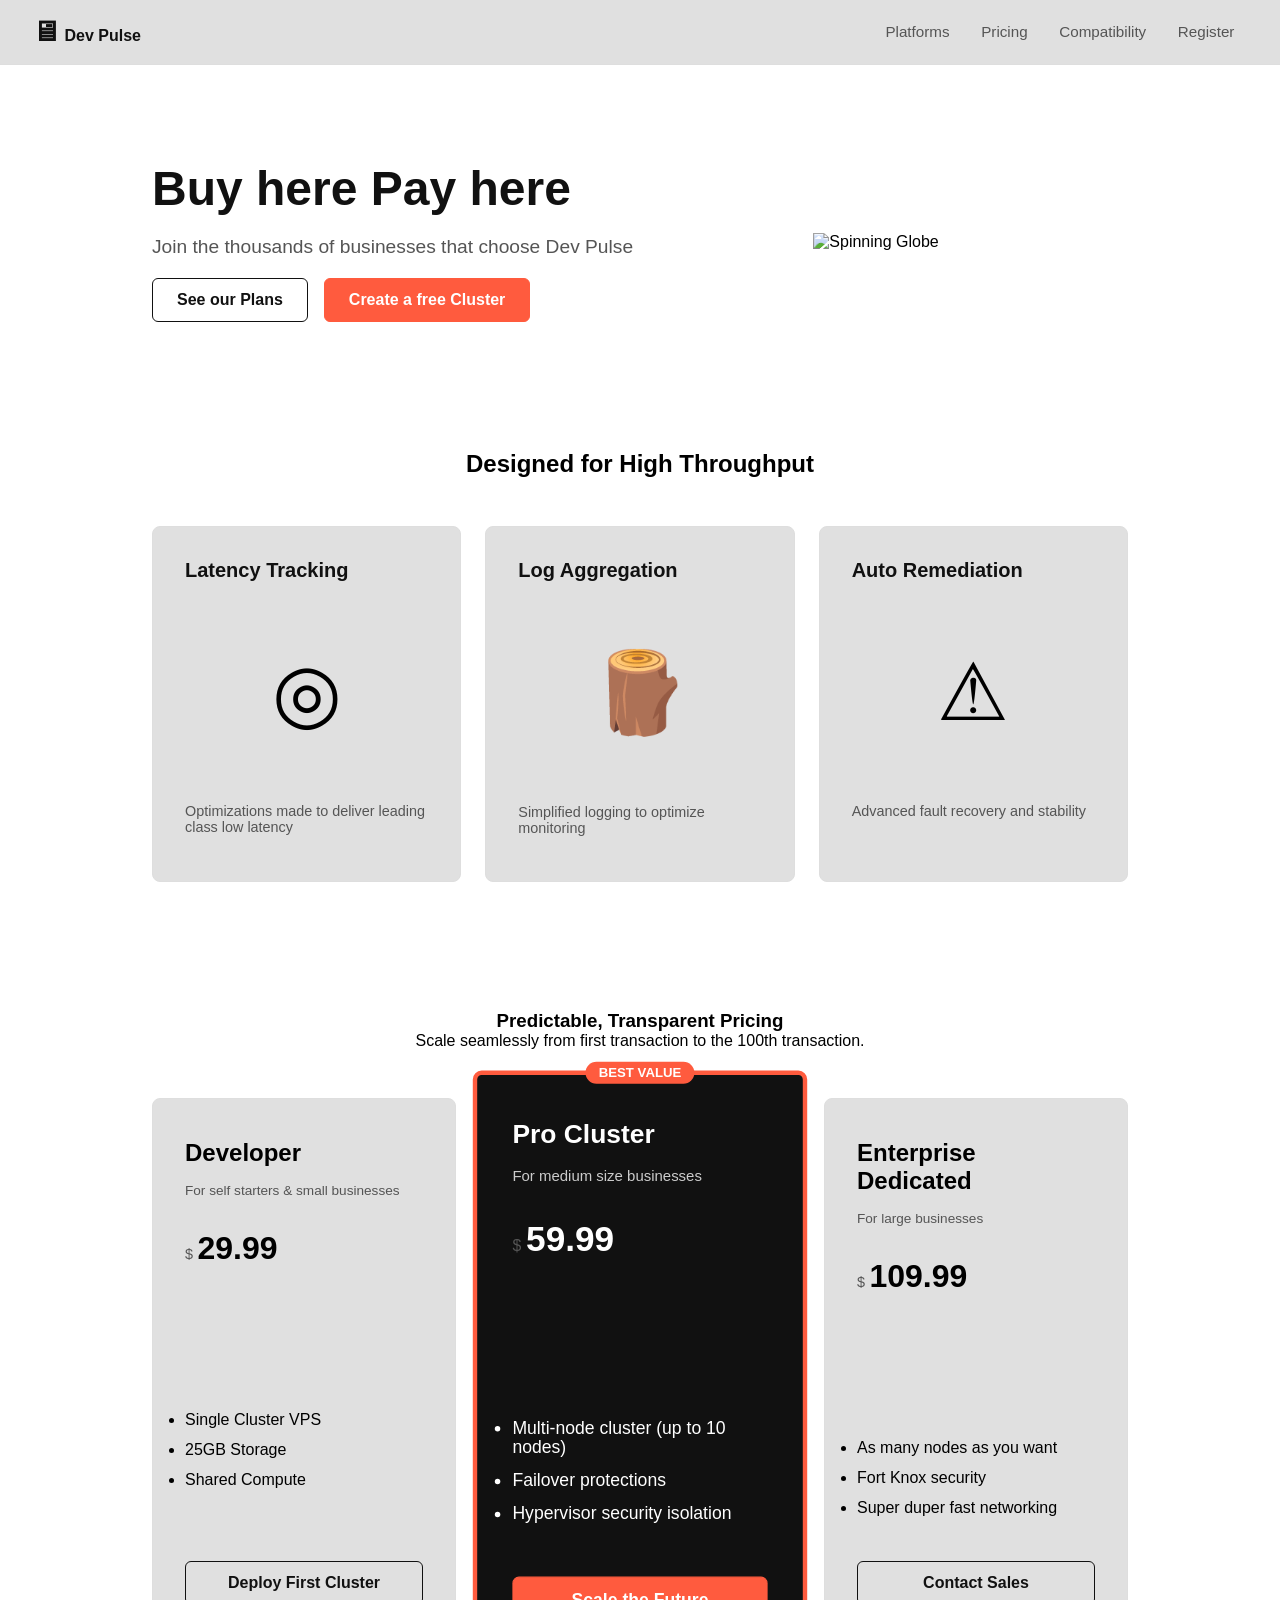
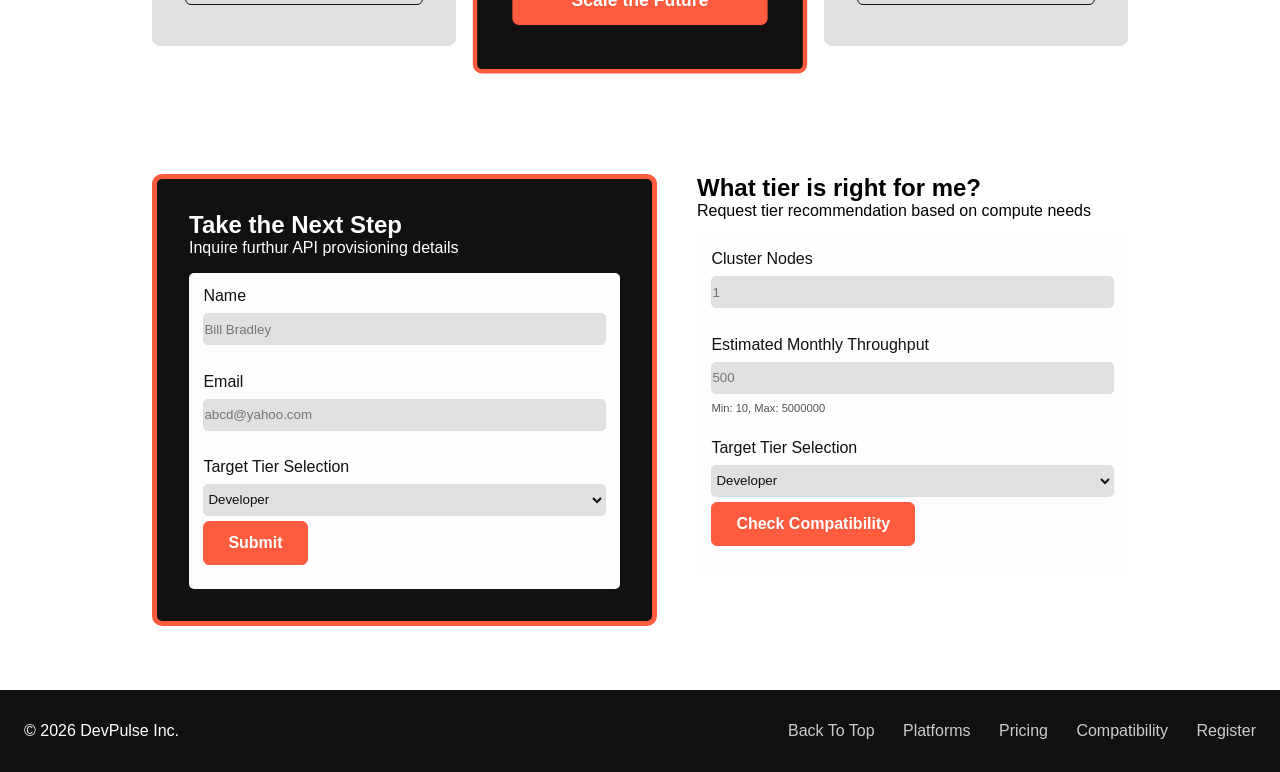
==== index.html @ 0d543bfc "Remove files/assets for ApexPay in-class demo, HTML syntax reference, DevPulse component tree. This " ====
<!DOCTYPE html>
<html lang="en">
<head>
    <meta charset="UTF-8">
    <meta name="viewport" content="width=device-width, initial-scale=1.0">
    <title>DevPulse</title>
    <link rel="stylesheet" href="style.css">
</head>
<body>
    <header class="site-header">
        <a href="#" class="brand-logo" aria-label="Dev Pulse Home Page">
            <span class="logo-icon">&#128421</span> Dev Pulse
        </a>
        <nav class="nav-menu" aria-label="top navigation">
            <a href="#platform" class="nav-link">Platforms</a>
            <a href="#pricing" class="nav-link">Pricing</a>
            <a href="#compatibility" class="nav-link">Compatibility</a>
            <a href="#register" class="nav-link">Register</a>
        </nav>
    </header>
    <main>
        <section id="hero" class="section-hero">
            <span class="span-hero-text">
                <h1 class="hero-title">Buy here Pay here</h1>
                <p class="hero-subtitle">Join the thousands of businesses that choose Dev Pulse</p>
                <div class="cta-group">
                    <a href="#pricing" class="btn btn-secondary">See our Plans</a>
                    <a href="#register" class="btn btn-primary">Create a free Cluster</a>
                </div>
            </span>
            <span class="span-hero-gif">
                <img src="agp_studios-earth.gif" alt="Spinning Globe" class="hero-gif">
            </span>
        </section>
        <!-- Platform Banners section -->
        <section id="platform" class="section-container">
            <header class="section-header">
                <h2 class="section-title">Designed for High Throughput</h2>
            </header>
            <div class="platform-grid">
                <article class="platform-banner">
                    <h3 class="platform-title">Latency Tracking</h3>
                    <div class="platform-icon">&#9678</div>
                    <p class="platform-description">Optimizations made to deliver leading class low latency</p>
                </article>
                <article class="platform-banner">
                    <h3 class="platform-title">Log Aggregation</h3>
                    <div class="platform-icon">&#129717</div>
                    <p class="platform-description">Simplified logging to optimize monitoring</p>
                </article>
                <article class="platform-banner">
                    <h3 class="platform-title">Auto Remediation</h3>
                    <div class="platform-icon">&#9888</div>
                    <p class="platform-description">Advanced fault recovery and stability</p>
                </article>
            </div>
        </section>
        <!-- pricing matrix -->
        <section id="pricing" class="section-container">
            <header class="section-header">
                <h3 class="section-title">Predictable, Transparent Pricing</h3>
                <p class="section-subtitle">Scale seamlessly from first transaction to the 100th transaction.</p>
            </header>
            <div class="pricing-grid">
                <article class="pricing-card">
                    <h3 class="tier-name">Developer</h3>
                    <p class="tier-desc">For self starters & small businesses</p>
                    <div class="tier-price">
                        <span class="price-unit">$</span>
                        <span class="price-value">29.99</span>
                    </div>
                    <ul class="tier-features">
                        <li>Single Cluster VPS</li>
                        <li>25GB Storage</li>
                        <li>Shared Compute</li>
                    </ul>
                    <a href="#register" class="btn btn-secondary">Deploy First Cluster</a>
                </article>
                <article class="pricing-card featured">
                    <div class="popular-tag">Best Value</div>
                    <h3 class="tier-name">Pro Cluster</h3>
                    <p class="tier-desc featured">For medium size businesses</p>
                    <div class="tier-price">
                        <span class="price-unit">$</span>
                        <span class="price-value">59.99</span>
                    </div>
                    <ul class="tier-features">
                        <li>Multi-node cluster (up to 10 nodes)</li>
                        <li>Failover protections</li>
                        <li>Hypervisor security isolation</li>
                    </ul>
                    <a href="#register" class="btn btn-primary btn-block">Scale the Future</a>
                </article>
                <article class="pricing-card">
                    <h3 class="tier-name">Enterprise Dedicated</h3>
                    <p class="tier-desc">For large businesses</p>
                    <div class="tier-price">
                        <span class="price-unit">$</span>
                        <span class="price-value">109.99</span>
                    </div>
                    <ul class="tier-features">
                        <li>As many nodes as you want</li>
                        <li>Fort Knox security</li>
                        <li>Super duper fast networking</li>
                    </ul>
                    <a href="#register" class="btn btn-secondary">Contact Sales</a>
                </article>
            </div>
        </section>
        <div class="form-row">
            <!-- Registration section -->
            <section id="register" class="section-form preffered">
                <div class="form-wrapper">
                    <header>
                        <h2 class="section-title">Take the Next Step</h2>
                        <p class="section-subtitle">Inquire furthur API provisioning details</p>
                    </header>
                    <form action="#" method="post" class="lead-form">
                        <div class="form-group">
                            <label for="name" class="form-label">Name</label>
                            <input type="text" name="name" id="name" class="form-control" placeholder="Bill Bradley" required>
                        </div>
                        <div class="form-group">
                            <label for="email" class="form-label">Email</label>
                            <input type="email" name="email" id="email" class="form-control" placeholder="abcd@yahoo.com" required>
                        </div>
                        <div class="form-group">
                            <label for="provision-tier" class="form-label">Target Tier Selection</label>
                            <select name="provision-tier" id="provision-tier" class="form-control">
                                <option value="developer">Developer</option>
                                <option value="pro-cluster">Pro Cluster</option>
                                <option value="enterprise">Enterprise Dedicated</option>
                            </select>
                            <div>
                                <button type="submit" class="btn btn-primary btn-blob btn-lg">Submit</button>
                            </div>
                        </div>
                    </form>
                </div>
            </section>
            <!-- Calculator -->
            <section id="calculator" class="section-form">
                <div class="form-wrapper">
                    <header>
                        <h2 class="section-title">What tier is right for me?</h2>
                        <p class="section-subtitle">Request tier recommendation based on compute needs</p>
                    </header>
                    <form action="#" method="get" class="lead-form">
                        <div class="form-group">
                            <label for="cluster-nodes" class="form-label">Cluster Nodes</label>
                            <input type="number" name="cluster-nodes" id="cluster-nodes" class="form-control" step="1" min="1" max="5000" placeholder="1" required>
                        </div>
                        <div class="form-group">
                            <label for="monthly-throughput" class="form-label">Estimated Monthly Throughput</label>
                            <input type="number" name="monthly-throughput" id="monthly-throughput" class="form-control" min="10" max="5000000" step="1000" placeholder="500">
                            <span class="input-hint">Min: 10, Max: 5000000</span>
                        </div>
                        <div class="form-group">
                            <label for="provision-tier" class="form-label">Target Tier Selection</label>
                            <select name="provision-tier" id="provision-tier" class="form-control">
                                <option value="developer">Developer</option>
                                <option value="pro-cluster">Pro Cluster</option>
                                <option value="enterprise">Enterprise Dedicated</option>
                            </select>
                            <div>
                                <button type="submit" class="btn btn-primary btn-blob btn-lg">Check Compatibility</button>
                            </div>
                        </div>
                    </form>
                </div>
            </section>
        </div>
    </main>
    <footer>
      <div class="footer-container">
        <p class="footer-copy">&copy; 2026 DevPulse Inc.</p>
        <nav class="footer-link-row" aria-label="Footer Navigation Links">
          <a href="#hero" class="footer-link">Back To Top</a>
          <a href="#platform" class="footer-link">Platforms</a>
          <a href="#pricing" class="footer-link">Pricing</a>
          <a href="#compatibility" class="footer-link">Compatibility</a>
          <a href="#register" class="footer-link">Register</a>
        </nav>
      </div>
    </footer>
</body>
</html>
---- style.css ----
/* Reset browser styling */
*, *::before, *::after{
    box-sizing: border-box;
    padding: 0;
    margin: 0;
}

/* CSS variables */
:root{
    --primary: #111111;
    --text-main: #111111;
    --text-muted: #555555;
    --border-color: #DEDEDE;
    --accent-color: #FF5B3E;
    --accent-color-hover: #e04b30;
    --surface-color: #FFD84D;
    --background-color: #e0e0e0;
    --form-background-color: #fffdfd;
    --font-family: -apple-system, BlinkMacSystemFont, "Segoe UI", Arial, sans-serif;
    --transition-speed: 0.2;

    --font-heading: 'Space Grotesk', -apple-system, BlinkMacSystemFont, "Segoe UI", sans-serif;
    --font-body: 'DM Sans', -apple-system, BlinkMacSystemFont, "Segoe UI", sans-serif;
    --transition-speed: 0.2s;

    scroll-behavior: smooth;
    font-family: var(--font-body);
}

.site-header{
    position: sticky;
    top: 0;
    z-index: 1000;
    display: flex;
    justify-content: space-between;
    align-items: center;
    padding: 1rem 2rem;
    background-color: var(--background-color);
    border-bottom: 1px solid var(--border-color);
}

.logo-icon{
    font-size: 1.75rem;
    font-weight: 600;
    color: var(--primary);
    gap: 0.5rem;
}

.brand-logo{
    font-size: 1rem;
    font-weight: 800;
    color: var(--primary);
    text-decoration: none;
}

.nav-link{
    color: var(--text-muted);
    text-decoration: none;
    font-size: 0.95rem;
    font-weight: 500;
    transition: 
    color var(--transition-speed),
    padding var(--transition-speed);
    padding: 0.5rem 0.85rem;
}

.nav-link:hover{
    color: var(--accent-color);
    padding-left: 1.5rem;
    padding-right: 1.5rem;
}

/* Hero section */
.section-hero{
    display: flex;
    flex-direction: row;
    align-items: center;
    justify-content: space-between;
    padding: 6rem 1.5rem 4rem 1.5rem;
    max-width: 80%;
    margin: 0 auto; /* Will center an element on page, only works if you have width or max-width declared in this block*/
    gap: 2rem;
}

.span-hero-text{
    flex: 2;
}

.span-hero-gif{
    flex: 1;
}

.hero-gif{
    max-width: 100%;
    height: auto;
    display: block;
}

.hero-title{
    font-size: 3rem;
    line-height: 1.15;
    font-weight: 800;
    margin-bottom: 1.25rem;
    font-family: var(--font-heading);
    color: var(--primary);
}

.hero-subtitle{
    font-size: 1.2rem;
    color: var(--text-muted);
    margin-bottom: 1.25rem;
}

.cta-group{
    display: flex;
    gap: 1rem;
}

.section-header{
    text-align: center;
    margin-bottom: 3rem;
}

/* Platform Banners Section */
.section-container{
    max-width: 80%;
    margin: 0 auto;
    padding: 4rem 1.5rem;
}

.platform-grid{
    display: grid;
    grid-template-columns: repeat(auto-fit, minmax(280px, 1fr));
    gap: 1.5rem;
}

.platform-banner{
    background-color: var(--background-color);
    border: 1px solid var(--border-color);
    padding: 2rem;
    border-radius: 8px;
    display: flex;
    flex-direction: column;
    transition: transform var(--transition-speed), border var(--transition-speed);
}

.platform-banner:hover{
    transform: scale(1.04);
    border: 3px solid var(--primary);
}

.platform-title{
    font-size: 1.25rem;
    margin-bottom: 4rem;
    color: var(--text-main);
}

.platform-icon{
    font-size: 5rem;
    max-width: 50%;
    margin: 0 auto;
    margin-bottom: 4rem;
    transition: transform var(--transition-speed);
}

.platform-icon:hover{
    transform: scale(1.10);
}

.platform-description{
    font-size: 0.9rem;
    margin-bottom: 0.8rem;
    color: var(--text-muted);
}

/* Pricing matrix */
.pricing-grid{
    display: grid;
    grid-template-columns: repeat(auto-fit, minmax(280px, 1fr));
    gap: 2rem;
    align-items: stretch;
}

.pricing-card{
    background-color: var(--background-color);
    border: 1px solid var(--border-color);
    padding: 2.5rem 2rem;
    border-radius: 8px;
    display: flex;
    flex-direction: column;
    position: relative;
    transition: transform var(--transition-speed);
}

.pricing-card.featured{
    border: 4px solid var(--accent-color);
    background-color: var(--primary);
    transform: scale(1.1);
    color: #fff;
}

.popular-tag{
    position: absolute;
    top: -12px;
    left: 50%;
    transform: translateX(-50%);
    background-color: var(--accent-color);
    color: #fff;
    font-size: 0.75rem;
    font-weight: 700;
    padding: 0.2rem 0.75rem;
    border-radius: 9999px;
    text-transform: uppercase;
}

.tier-name{
    font-size: 1.5rem;
    margin-bottom: 1rem;
    font-family: var(--font-heading);
}

.tier-desc{
    color: var(--text-muted);
    font-size: 0.85rem;
    margin-bottom: 2rem;
    transition: color var(--transition-speed);
}

.tier-desc.featured{
    color: #cbcbcb;
}

.tier-price{
    margin-bottom: 9rem;
}

.price-unit{
    color: var(--text-muted);
    font-size: 0.9rem;
}

.price-value{
    font-size: 2rem;
    font-weight: 800;
}

.tier-features{
    margin-bottom: 2rem;
    flex-grow: 1; /* pushes button to bottum evenly */
}

.tier-features li {
    margin-bottom: 0.75rem;
}

/* calculator form */
.form-row{
    max-width: 80%;
    margin: 0 auto;
    padding: 4rem 1.5rem;
    display: flex;
    flex-direction: row;
    gap: 2.5rem;
}

.section-form.preffered{
    padding: 2rem 2rem;
    background-color: var(--primary);
    border: solid 5px var(--accent-color);
    border-radius: 10px;
    color: #fff;
}

.section-form{
    flex: 1;
    flex-direction: column;
}

.lead-form{
    margin-top: 1rem;
    border-radius: 5px;
    background-color: var(--form-background-color);
    padding: 0.5rem;
}

.form-group{
    max-width: 100%;
    margin: 0 auto;
    padding: 0.4rem;
    margin-bottom: 0.6rem;
}

.form-label{
    display: block;
    margin-bottom: 0.5rem;
    color: var(--text-main);
}

.input-hint{
    font-size: 0.7rem;
    color: var(--text-muted)
}

.form-control{
    background-color: var(--background-color);
    color: var(--text-main);
    width: 100%;
    height: 2rem;
    border-radius: 5px;
    margin-bottom: 0.3rem;
    border: 1px solid var(--border-color);
}

.form-control:focus{
    outline: none;
    border-color: var(--primary);
}

/* Buttons */
.btn{
    display: inline-flex;
    align-items: center;
    justify-content: center;
    /* top right bottum left */
    /* [top/bottum]rem [bottum/left]rem */
    /* [top/bottum/left/right]rem */
    padding: 0.75rem 1.5rem;
    font-size: 1rem;
    font-weight: 600;
    text-decoration: none;
    border-radius: 6px;
    border: 1px solid;
    cursor: pointer;
    transition: 
    background-color var(--transition-speed), 
    transform var(--transition-speed), 
    border-color var(--transition-speed);
}

/* for keyboard browsing using tab key */
.btn:focus-visible{
    outline: 2px solid var(--primary);
    outline-offset: 3px;
}

.btn-primary{
    background-color: var(--accent-color);
    color: #fff;
    border-color: var(--accent-color);
}

.btn-primary:hover{
    background-color: var(--accent-color-hover);
    transform: scale(1.08);
}

.btn-secondary{
    background-color: transparent;
    color: var(--primary);
    border-color: var(--primary);
}

.btn-secondary:hover{
    background-color: var(--primary);
    border-color: #fff;
    color: #fff;
}

.btn-outline{
    background-color: transparent;
    color: var(--primary);
    border-color: var(--border-color);
}

.btn-outline:hover{
    background-color: var(--primary);
    color: #fff;
    border-color: var(--primary);
}

/* Footer */
.footer-container{
    display: flex;
    justify-content: space-between;
    background-color: var(--primary);
}

.footer-copy{
    color: #fff;
    padding: 2rem 1.5rem;
}

.footer-link-row{
    padding: 2rem 1.5rem;
}

.footer-link{
    color: #ccc;
    text-decoration: none;
    margin-left: 1.5rem;
}

.footer-link:hover{
    color: var(--surface-color);
}
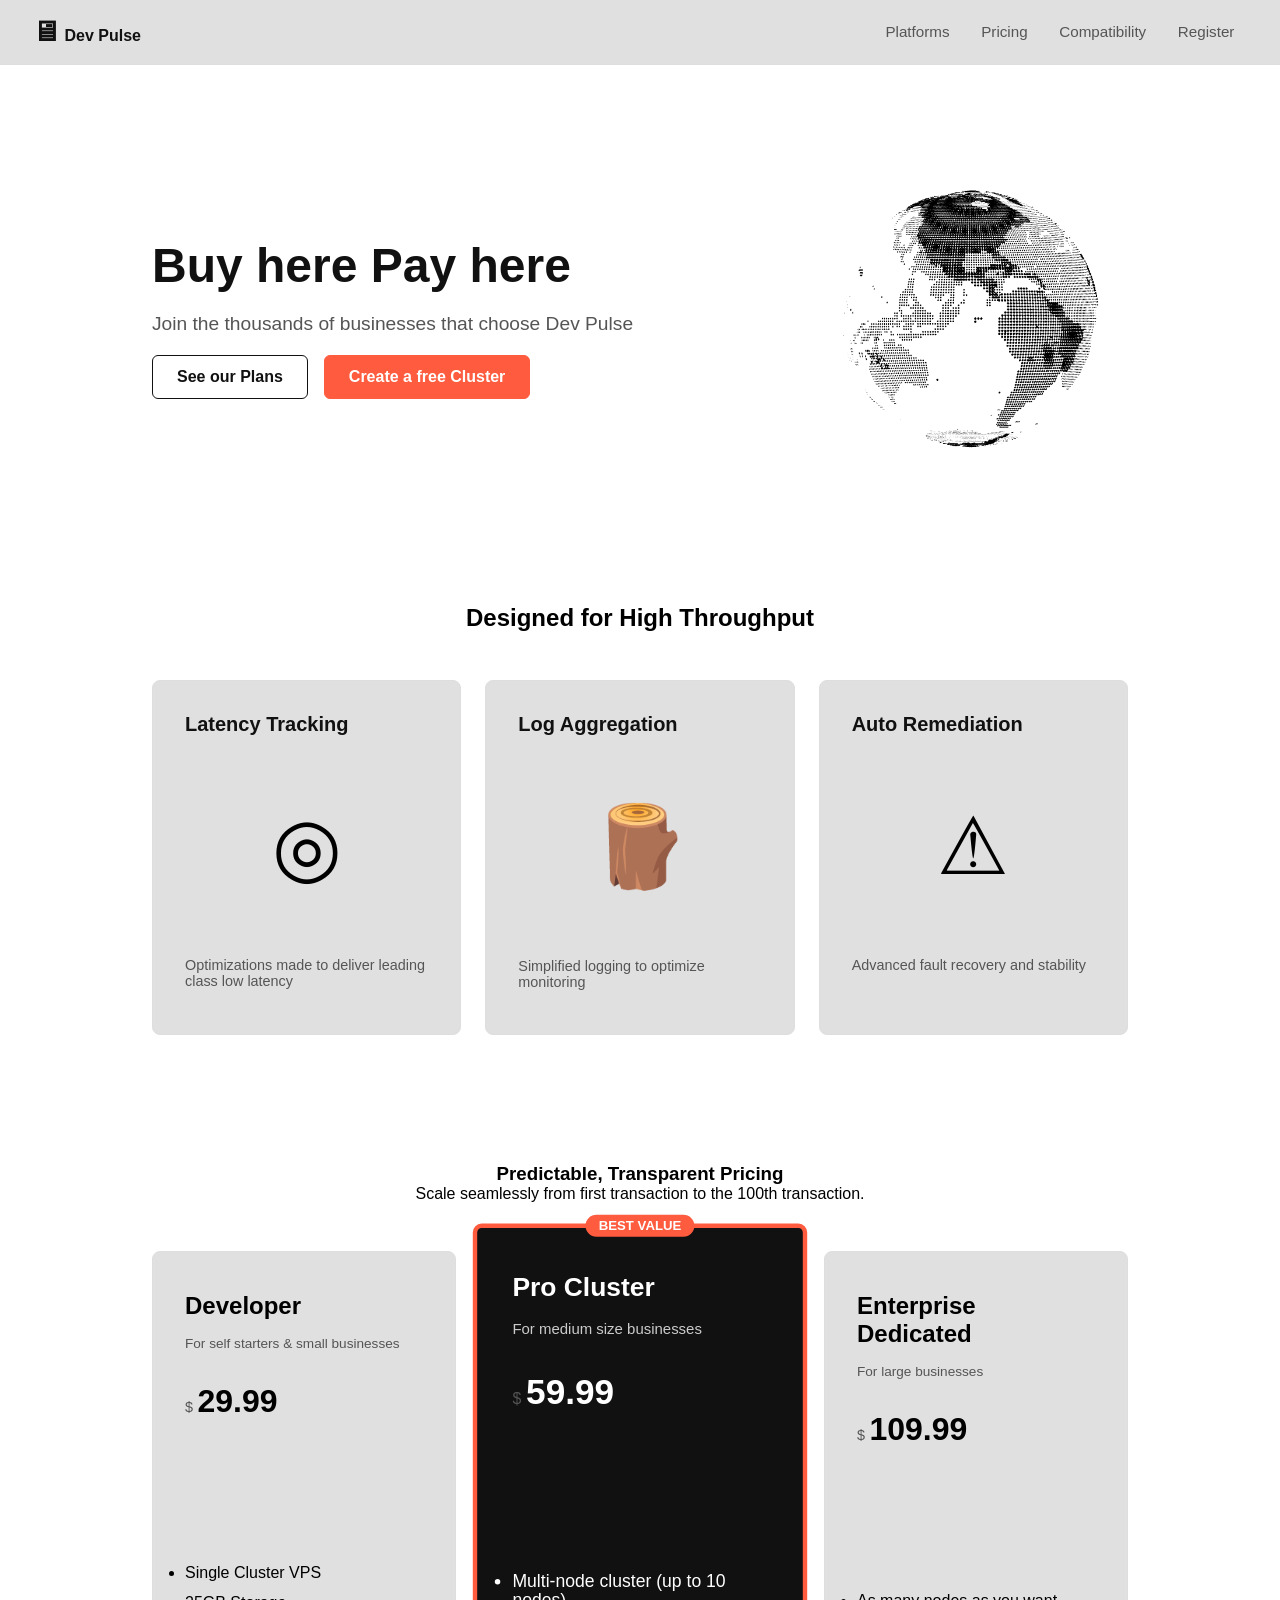
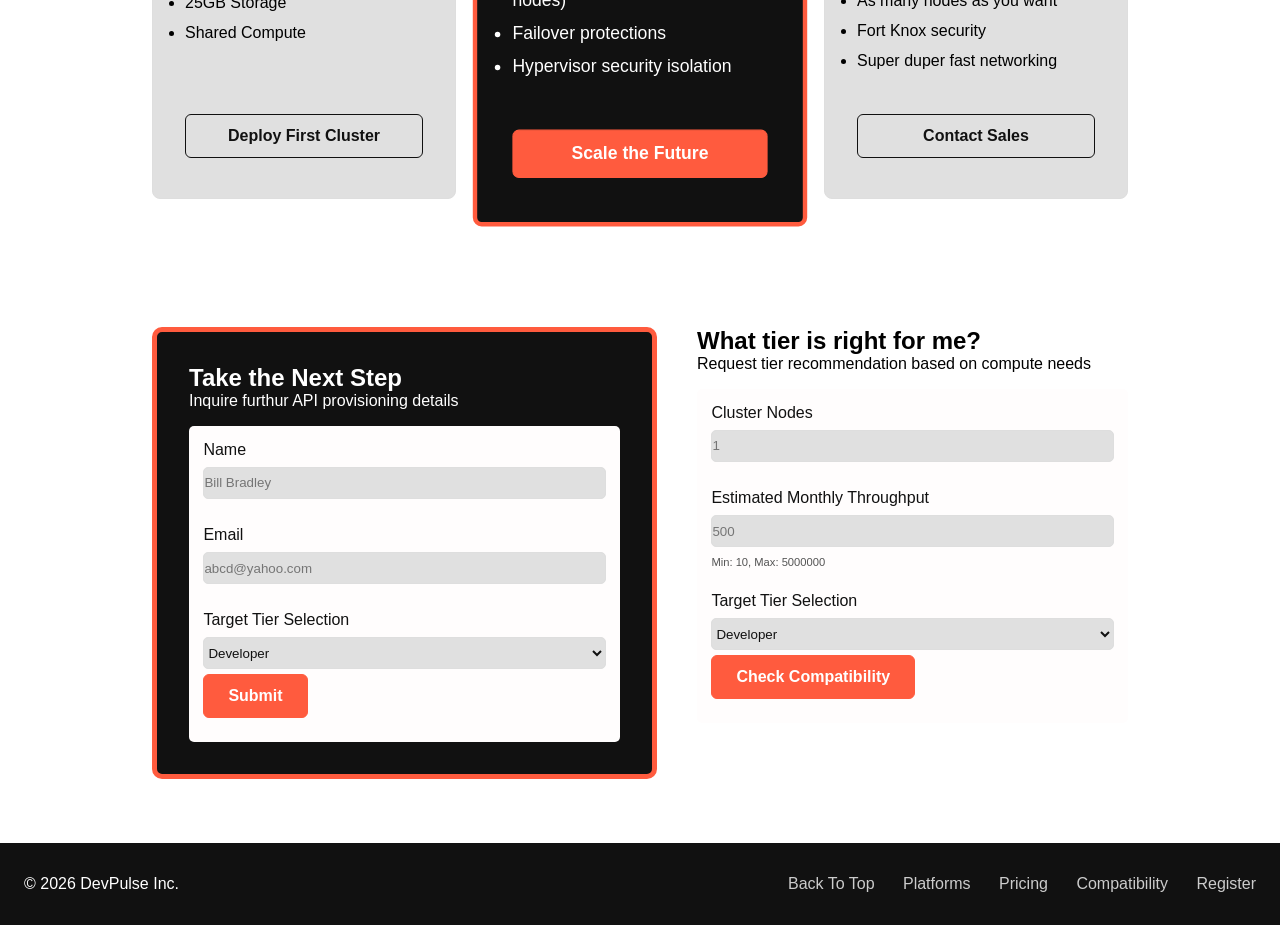
==== commit 08a33c1b: "Fix broken img reference link from repo refactoring." ====
--- a/index.html
+++ b/index.html
@@ -29,7 +29,7 @@
                 </div>
             </span>
             <span class="span-hero-gif">
-                <img src="agp_studios-earth.gif" alt="Spinning Globe" class="hero-gif">
+                <img src="assets/agp_studios-earth.gif" alt="Spinning Globe" class="hero-gif">
             </span>
         </section>
         <!-- Platform Banners section -->
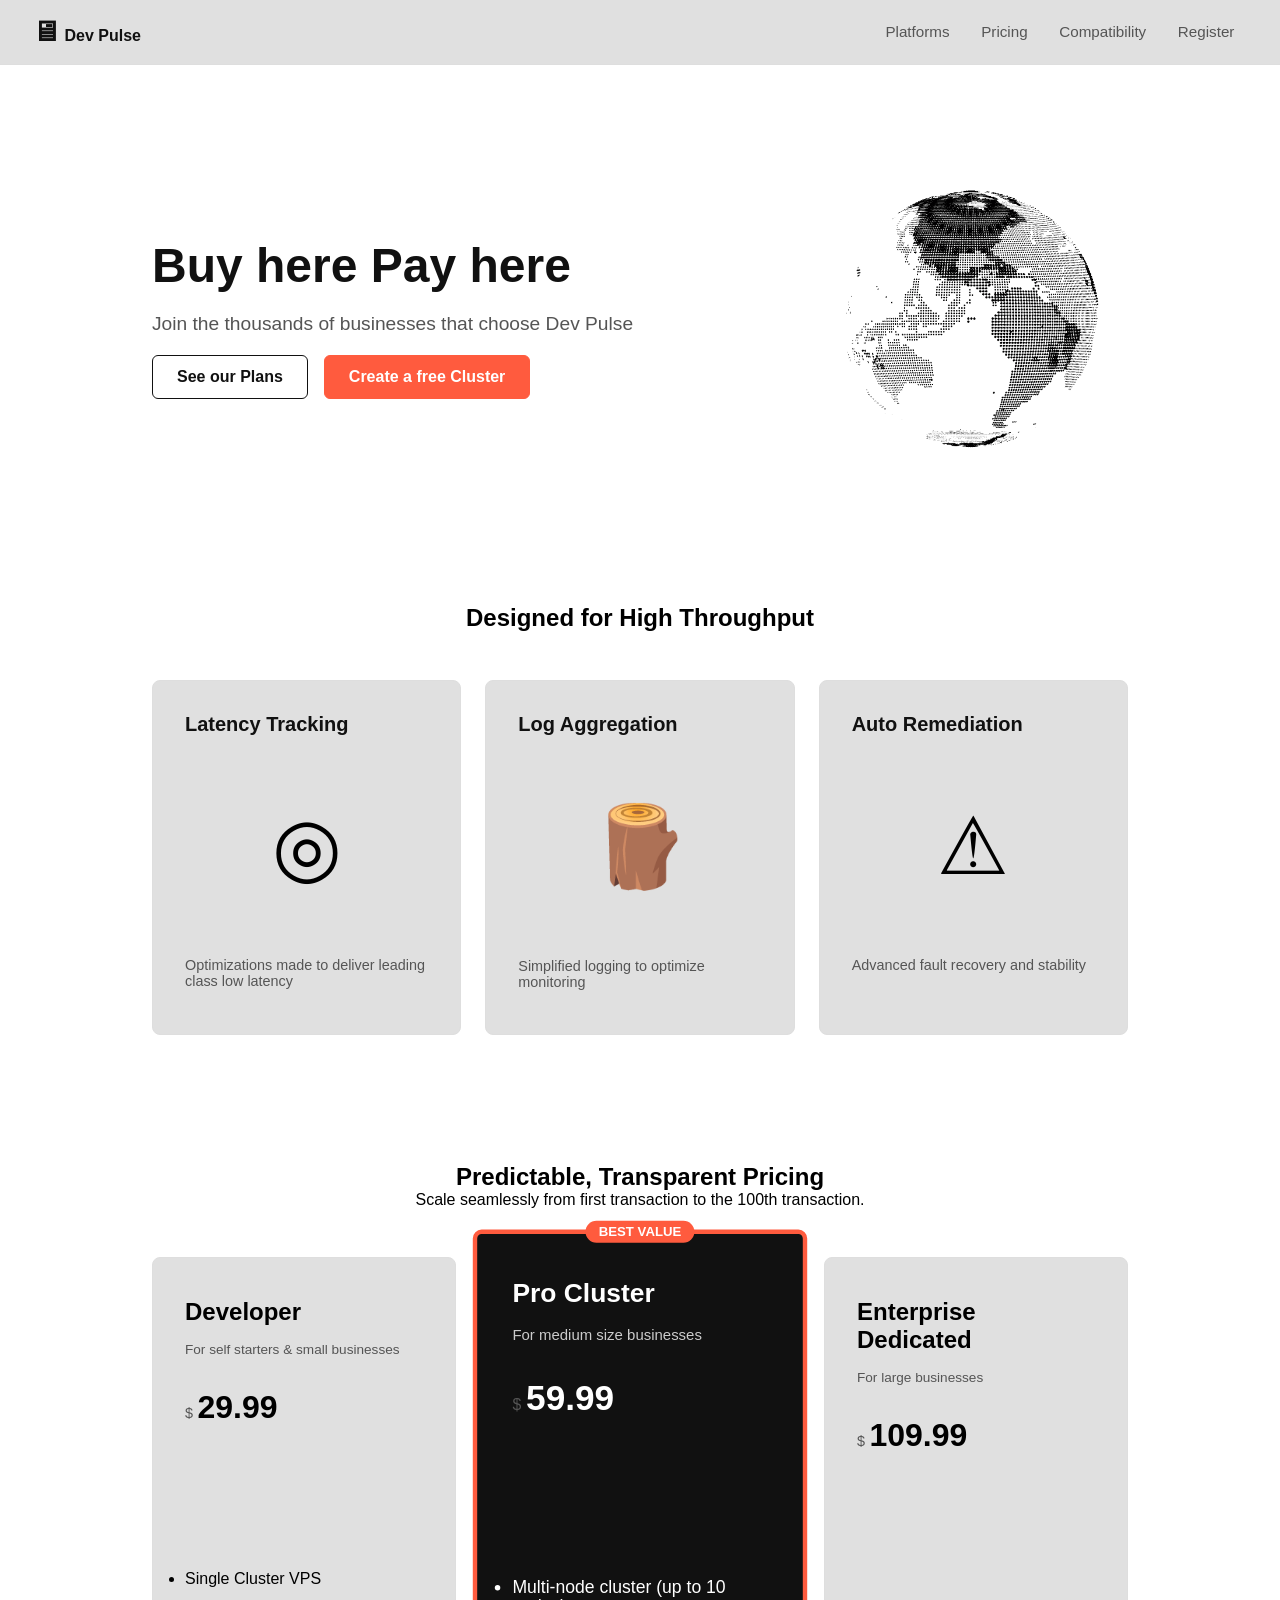
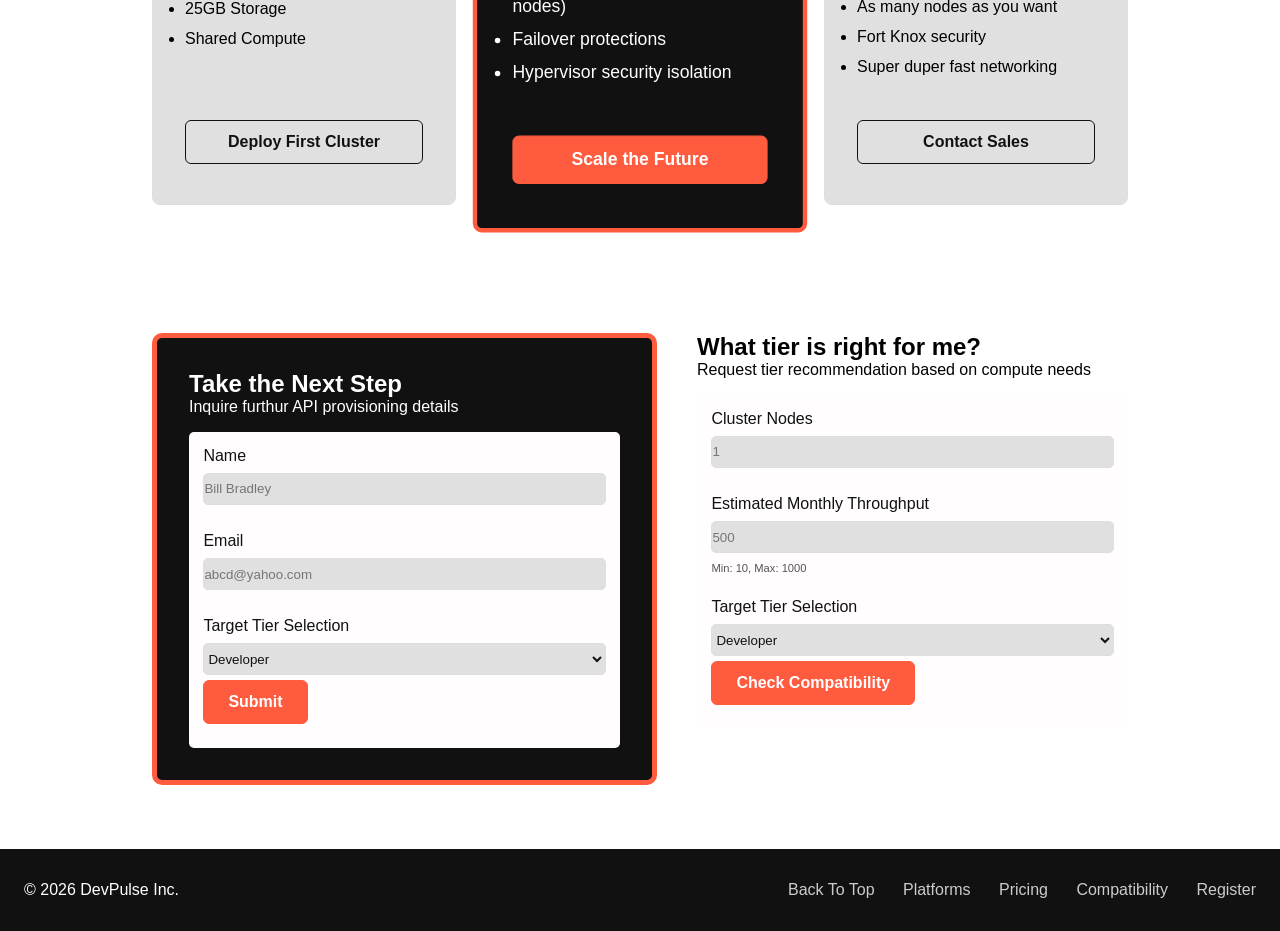
==== commit 6011cc49: "Resolve skipped heading level, add media section for mobile devices." ====
--- a/index.html
+++ b/index.html
@@ -4,7 +4,7 @@
     <meta charset="UTF-8">
     <meta name="viewport" content="width=device-width, initial-scale=1.0">
     <title>DevPulse</title>
-    <link rel="stylesheet" href="style.css">
+    <link rel="stylesheet" href="styles.css">
 </head>
 <body>
     <header class="site-header">
@@ -58,7 +58,7 @@
         <!-- pricing matrix -->
         <section id="pricing" class="section-container">
             <header class="section-header">
-                <h3 class="section-title">Predictable, Transparent Pricing</h3>
+                <h2 class="section-title">Predictable, Transparent Pricing</h3>
                 <p class="section-subtitle">Scale seamlessly from first transaction to the 100th transaction.</p>
             </header>
             <div class="pricing-grid">
@@ -148,12 +148,12 @@
                     <form action="#" method="get" class="lead-form">
                         <div class="form-group">
                             <label for="cluster-nodes" class="form-label">Cluster Nodes</label>
-                            <input type="number" name="cluster-nodes" id="cluster-nodes" class="form-control" step="1" min="1" max="5000" placeholder="1" required>
+                            <input type="number" name="cluster-nodes" id="cluster-nodes" class="form-control" step="1" min="1" max="100" placeholder="1" required>
                         </div>
                         <div class="form-group">
                             <label for="monthly-throughput" class="form-label">Estimated Monthly Throughput</label>
-                            <input type="number" name="monthly-throughput" id="monthly-throughput" class="form-control" min="10" max="5000000" step="1000" placeholder="500">
-                            <span class="input-hint">Min: 10, Max: 5000000</span>
+                            <input type="number" name="monthly-throughput" id="monthly-throughput" class="form-control" min="10" max="1000" step="1000" placeholder="500">
+                            <span class="input-hint">Min: 10, Max: 1000</span>
                         </div>
                         <div class="form-group">
                             <label for="provision-tier" class="form-label">Target Tier Selection</label>
--- a/styles.css
+++ b/styles.css
@@ -0,0 +1,449 @@
+/* Reset browser styling */
+*, *::before, *::after{
+    box-sizing: border-box;
+    padding: 0;
+    margin: 0;
+}
+
+/* CSS variables */
+:root{
+    --primary: #111111;
+    --text-main: #111111;
+    --text-muted: #555555;
+    --border-color: #DEDEDE;
+    --accent-color: #FF5B3E;
+    --accent-color-hover: #e04b30;
+    --surface-color: #FFD84D;
+    --background-color: #e0e0e0;
+    --form-background-color: #fffdfd;
+    --font-family: -apple-system, BlinkMacSystemFont, "Segoe UI", Arial, sans-serif;
+    --transition-speed: 0.2;
+
+    --font-heading: 'Space Grotesk', -apple-system, BlinkMacSystemFont, "Segoe UI", sans-serif;
+    --font-body: 'DM Sans', -apple-system, BlinkMacSystemFont, "Segoe UI", sans-serif;
+    --transition-speed: 0.2s;
+
+    scroll-behavior: smooth;
+    font-family: var(--font-body);
+}
+
+.site-header{
+    position: sticky;
+    top: 0;
+    z-index: 1000;
+    display: flex;
+    justify-content: space-between;
+    align-items: center;
+    padding: 1rem 2rem;
+    background-color: var(--background-color);
+    border-bottom: 1px solid var(--border-color);
+}
+
+.logo-icon{
+    font-size: 1.75rem;
+    font-weight: 600;
+    color: var(--primary);
+    gap: 0.5rem;
+}
+
+.brand-logo{
+    font-size: 1rem;
+    font-weight: 800;
+    color: var(--primary);
+    text-decoration: none;
+}
+
+.nav-link{
+    color: var(--text-muted);
+    text-decoration: none;
+    font-size: 0.95rem;
+    font-weight: 500;
+    transition: 
+    color var(--transition-speed),
+    padding var(--transition-speed);
+    padding: 0.5rem 0.85rem;
+}
+
+.nav-link:hover{
+    color: var(--accent-color);
+    padding-left: 1.5rem;
+    padding-right: 1.5rem;
+}
+
+/* Hero section */
+.section-hero{
+    display: flex;
+    flex-direction: row;
+    align-items: center;
+    justify-content: space-between;
+    padding: 6rem 1.5rem 4rem 1.5rem;
+    max-width: 80%;
+    margin: 0 auto; /* Will center an element on page, only works if you have width or max-width declared in this block*/
+    gap: 2rem;
+}
+
+.span-hero-text{
+    flex: 2;
+}
+
+.span-hero-gif{
+    flex: 1;
+}
+
+.hero-gif{
+    max-width: 100%;
+    height: auto;
+    display: block;
+}
+
+.hero-title{
+    font-size: 3rem;
+    line-height: 1.15;
+    font-weight: 800;
+    margin-bottom: 1.25rem;
+    font-family: var(--font-heading);
+    color: var(--primary);
+}
+
+.hero-subtitle{
+    font-size: 1.2rem;
+    color: var(--text-muted);
+    margin-bottom: 1.25rem;
+}
+
+.cta-group{
+    display: flex;
+    gap: 1rem;
+}
+
+.section-header{
+    text-align: center;
+    margin-bottom: 3rem;
+}
+
+/* Platform Banners Section */
+.section-container{
+    max-width: 80%;
+    margin: 0 auto;
+    padding: 4rem 1.5rem;
+}
+
+.platform-grid{
+    display: grid;
+    grid-template-columns: repeat(auto-fit, minmax(280px, 1fr));
+    gap: 1.5rem;
+}
+
+.platform-banner{
+    background-color: var(--background-color);
+    border: 1px solid var(--border-color);
+    padding: 2rem;
+    border-radius: 8px;
+    display: flex;
+    flex-direction: column;
+    transition: transform var(--transition-speed), border var(--transition-speed);
+}
+
+.platform-banner:hover{
+    transform: scale(1.04);
+    border: 3px solid var(--primary);
+}
+
+.platform-title{
+    font-size: 1.25rem;
+    margin-bottom: 4rem;
+    color: var(--text-main);
+}
+
+.platform-icon{
+    font-size: 5rem;
+    max-width: 50%;
+    margin: 0 auto;
+    margin-bottom: 4rem;
+    transition: transform var(--transition-speed);
+}
+
+.platform-icon:hover{
+    transform: scale(1.10);
+}
+
+.platform-description{
+    font-size: 0.9rem;
+    margin-bottom: 0.8rem;
+    color: var(--text-muted);
+}
+
+/* Pricing matrix */
+.pricing-grid{
+    display: grid;
+    grid-template-columns: repeat(auto-fit, minmax(280px, 1fr));
+    gap: 2rem;
+    align-items: stretch;
+}
+
+.pricing-card{
+    background-color: var(--background-color);
+    border: 1px solid var(--border-color);
+    padding: 2.5rem 2rem;
+    border-radius: 8px;
+    display: flex;
+    flex-direction: column;
+    position: relative;
+    transition: transform var(--transition-speed);
+}
+
+.pricing-card.featured{
+    border: 4px solid var(--accent-color);
+    background-color: var(--primary);
+    transform: scale(1.1);
+    color: #fff;
+}
+
+.popular-tag{
+    position: absolute;
+    top: -12px;
+    left: 50%;
+    transform: translateX(-50%);
+    background-color: var(--accent-color);
+    color: #fff;
+    font-size: 0.75rem;
+    font-weight: 700;
+    padding: 0.2rem 0.75rem;
+    border-radius: 9999px;
+    text-transform: uppercase;
+}
+
+.tier-name{
+    font-size: 1.5rem;
+    margin-bottom: 1rem;
+    font-family: var(--font-heading);
+}
+
+.tier-desc{
+    color: var(--text-muted);
+    font-size: 0.85rem;
+    margin-bottom: 2rem;
+    transition: color var(--transition-speed);
+}
+
+.tier-desc.featured{
+    color: #cbcbcb;
+}
+
+.tier-price{
+    margin-bottom: 9rem;
+}
+
+.price-unit{
+    color: var(--text-muted);
+    font-size: 0.9rem;
+}
+
+.price-value{
+    font-size: 2rem;
+    font-weight: 800;
+}
+
+.tier-features{
+    margin-bottom: 2rem;
+    flex-grow: 1; /* pushes button to bottum evenly */
+}
+
+.tier-features li {
+    margin-bottom: 0.75rem;
+}
+
+/* calculator form */
+.form-row{
+    max-width: 80%;
+    margin: 0 auto;
+    padding: 4rem 1.5rem;
+    display: flex;
+    flex-direction: row;
+    gap: 2.5rem;
+}
+
+.section-form.preffered{
+    padding: 2rem 2rem;
+    background-color: var(--primary);
+    border: solid 5px var(--accent-color);
+    border-radius: 10px;
+    color: #fff;
+}
+
+.section-form{
+    flex: 1;
+    flex-direction: column;
+}
+
+.lead-form{
+    margin-top: 1rem;
+    border-radius: 5px;
+    background-color: var(--form-background-color);
+    padding: 0.5rem;
+}
+
+.form-group{
+    max-width: 100%;
+    margin: 0 auto;
+    padding: 0.4rem;
+    margin-bottom: 0.6rem;
+}
+
+.form-label{
+    display: block;
+    margin-bottom: 0.5rem;
+    color: var(--text-main);
+}
+
+.input-hint{
+    font-size: 0.7rem;
+    color: var(--text-muted)
+}
+
+.form-control{
+    background-color: var(--background-color);
+    color: var(--text-main);
+    width: 100%;
+    height: 2rem;
+    border-radius: 5px;
+    margin-bottom: 0.3rem;
+    border: 1px solid var(--border-color);
+}
+
+.form-control:focus{
+    outline: none;
+    border-color: var(--primary);
+}
+
+/* Buttons */
+.btn{
+    display: inline-flex;
+    align-items: center;
+    justify-content: center;
+    /* top right bottum left */
+    /* [top/bottum]rem [bottum/left]rem */
+    /* [top/bottum/left/right]rem */
+    padding: 0.75rem 1.5rem;
+    font-size: 1rem;
+    font-weight: 600;
+    text-decoration: none;
+    border-radius: 6px;
+    border: 1px solid;
+    cursor: pointer;
+    transition: 
+    background-color var(--transition-speed), 
+    transform var(--transition-speed), 
+    border-color var(--transition-speed);
+}
+
+/* for keyboard browsing using tab key */
+.btn:focus-visible{
+    outline: 2px solid var(--primary);
+    outline-offset: 3px;
+}
+
+.btn-primary{
+    background-color: var(--accent-color);
+    color: #fff;
+    border-color: var(--accent-color);
+}
+
+.btn-primary:hover{
+    background-color: var(--accent-color-hover);
+    transform: scale(1.08);
+}
+
+.btn-secondary{
+    background-color: transparent;
+    color: var(--primary);
+    border-color: var(--primary);
+}
+
+.btn-secondary:hover{
+    background-color: var(--primary);
+    border-color: #fff;
+    color: #fff;
+}
+
+.btn-outline{
+    background-color: transparent;
+    color: var(--primary);
+    border-color: var(--border-color);
+}
+
+.btn-outline:hover{
+    background-color: var(--primary);
+    color: #fff;
+    border-color: var(--primary);
+}
+
+/* Footer */
+.footer-container{
+    display: flex;
+    justify-content: space-between;
+    background-color: var(--primary);
+}
+
+.footer-copy{
+    color: #fff;
+    padding: 2rem 1.5rem;
+}
+
+.footer-link-row{
+    padding: 2rem 1.5rem;
+}
+
+.footer-link{
+    color: #ccc;
+    text-decoration: none;
+    margin-left: 1.5rem;
+}
+
+.footer-link:hover{
+    color: var(--surface-color);
+}
+
+@media (max-width: 768px) {
+    .site-header{
+        flex-direction: column;
+        gap: 1rem;
+    }
+
+    .section-hero{
+        flex-direction: column;
+        text-align: center;
+        gap: 3rem;
+    }
+
+    .cta-group{
+        justify-content: center;
+    }
+
+    .pricing-card.featured{
+        transform: scale(1.02);
+    }
+
+    .tier-price{
+        margin-bottom: 0.5rem;
+    }
+
+    .platform-title{
+        font-size: 1rem;
+        margin-bottom: 0.2rem;
+    }
+
+    .platform-icon{
+        font-size: 2rem;
+        margin-bottom: 0.4rem;
+    }
+
+    .platform-description{
+        font-size: 0.7rem;
+        margin-bottom: 0.2rem;
+    }
+
+    .form-row{
+        flex-direction: column;
+    }
+}
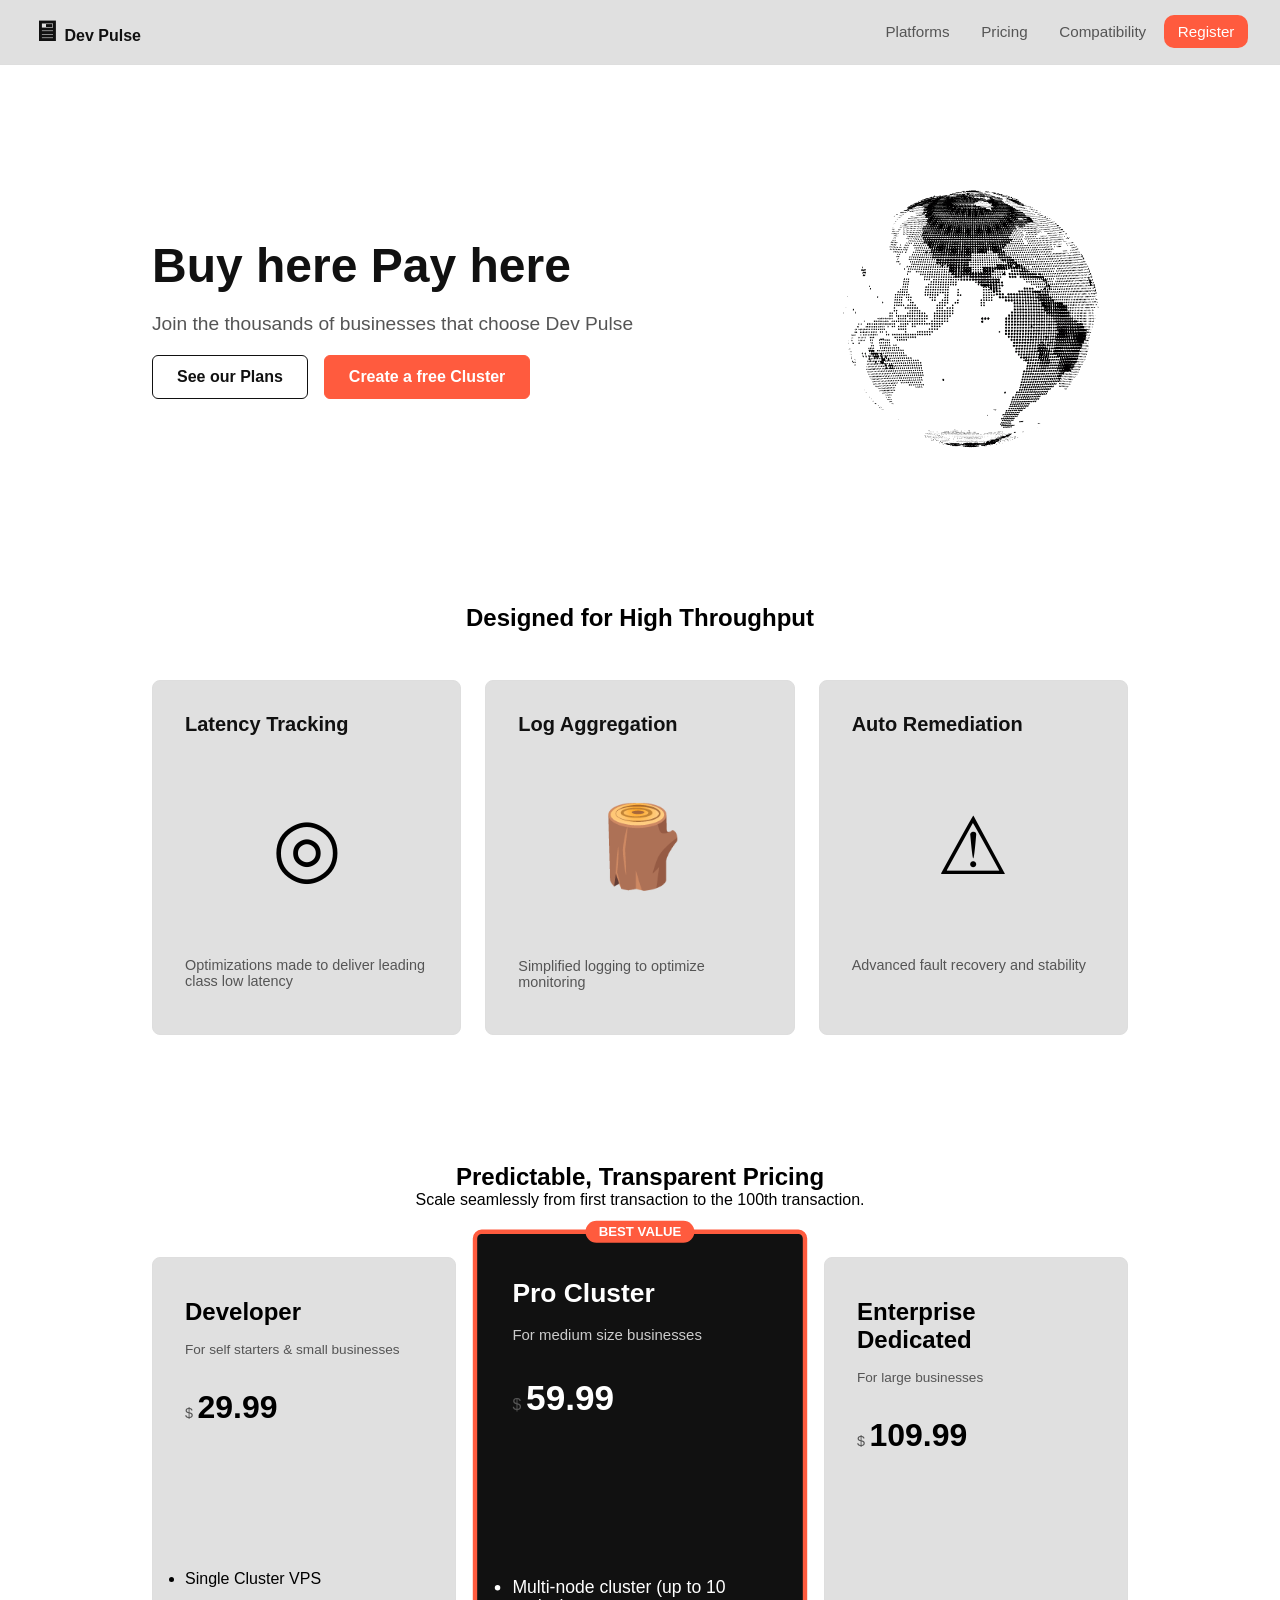
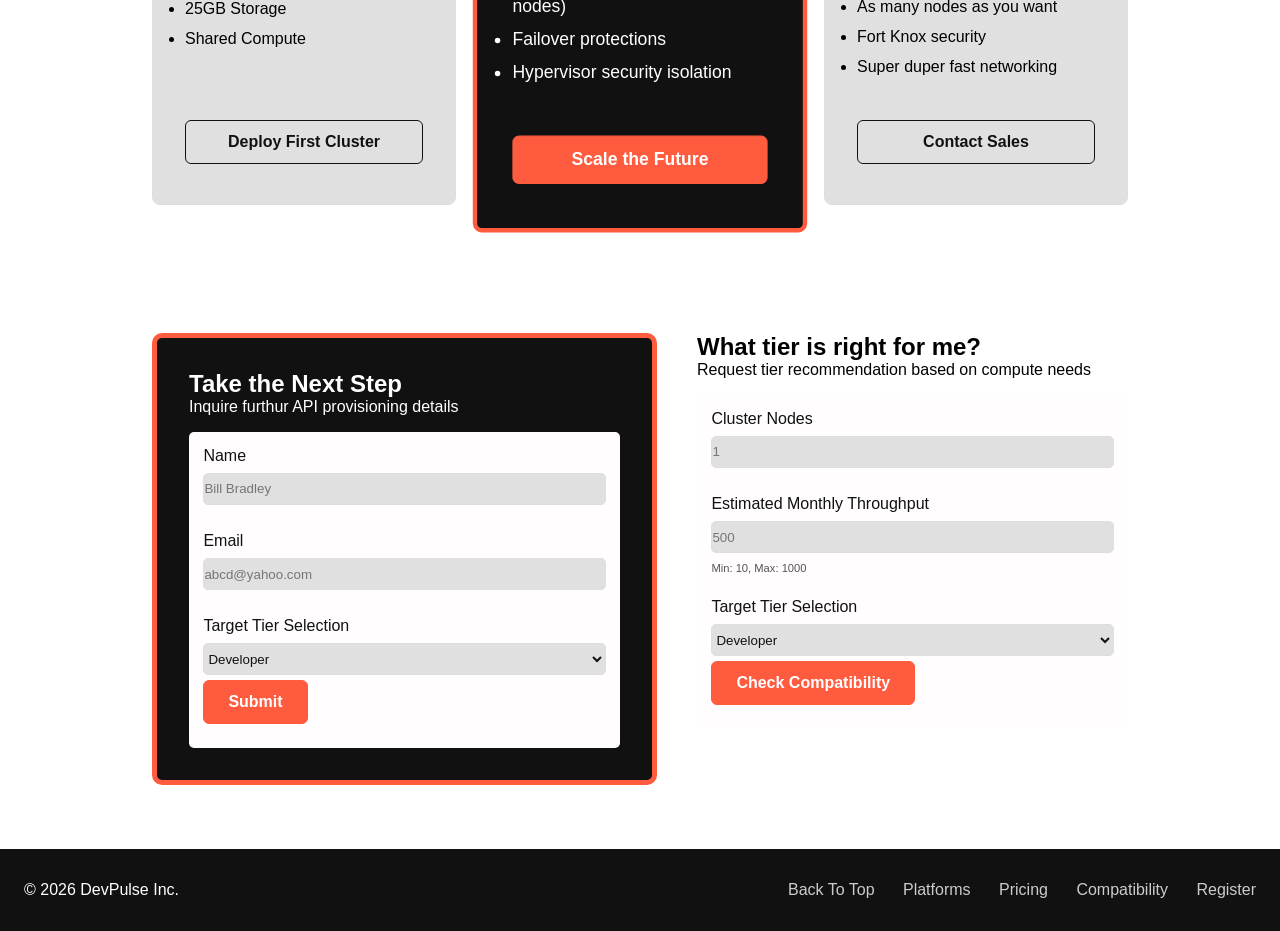
==== commit 028904f2: "Populate README file." ====
--- a/index.html
+++ b/index.html
@@ -15,7 +15,7 @@
             <a href="#platform" class="nav-link">Platforms</a>
             <a href="#pricing" class="nav-link">Pricing</a>
             <a href="#compatibility" class="nav-link">Compatibility</a>
-            <a href="#register" class="nav-link">Register</a>
+            <a href="#register" class="nav-link cta">Register</a>
         </nav>
     </header>
     <main>
--- a/styles.css
+++ b/styles.css
@@ -68,6 +68,16 @@
     color: var(--accent-color);
     padding-left: 1.5rem;
     padding-right: 1.5rem;
+}
+
+.nav-link.cta{
+    color: #fff;
+    background-color: var(--accent-color);
+    border-radius: 10px;
+}
+
+.nav-link.cta:hover{
+    color: var(--primary);
 }
 
 /* Hero section */
